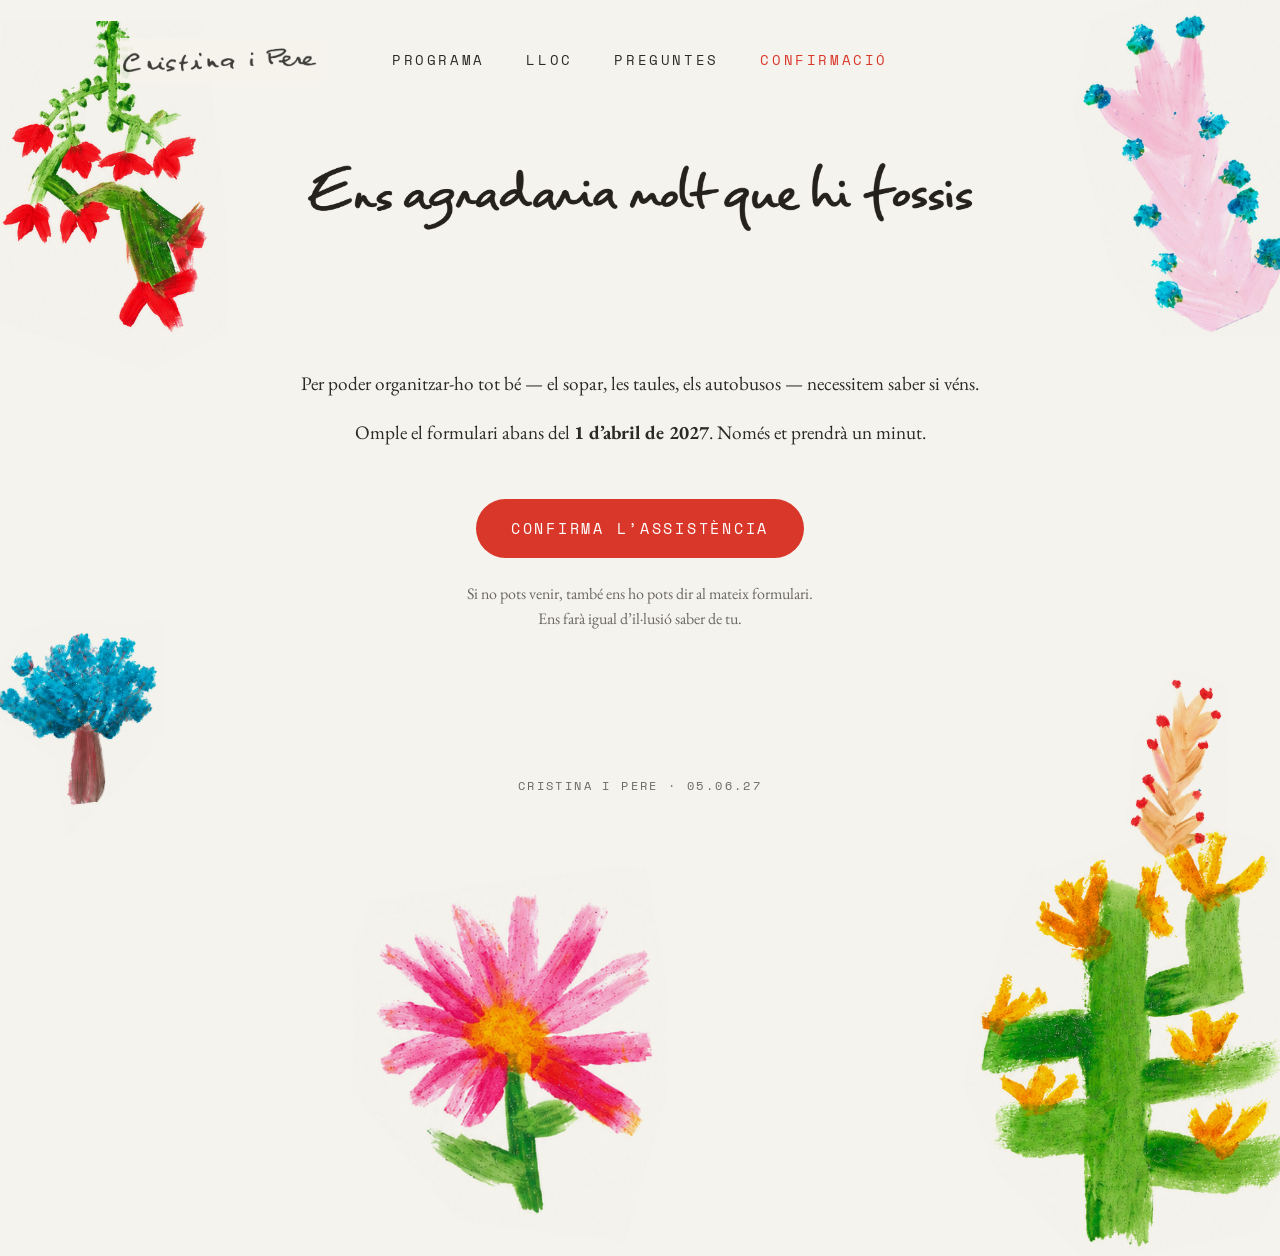
==== confirmacio.html @ 9414f6a2 "Add static wedding site for Cristina i Pere Home (two variants: plain photo and polaroid), programa," ====
<!doctype html>
<html lang="ca">
<head>
  <meta charset="utf-8">
  <meta name="viewport" content="width=device-width, initial-scale=1">
  <title>Confirmació · Cristina i Pere</title>
  <link rel="preconnect" href="https://fonts.googleapis.com">
  <link rel="preconnect" href="https://fonts.gstatic.com" crossorigin>
  <link href="https://fonts.googleapis.com/css2?family=Space+Mono&family=EB+Garamond:ital,wght@0,400;0,500;1,400&family=Homemade+Apple&display=swap" rel="stylesheet">
  <link rel="stylesheet" href="css/style.css">
</head>
<body>

  <div class="flora" aria-hidden="true">
    <img class="f-1" src="media/1d.jpg" alt="">
    <img class="f-3" src="media/3d.jpg" alt="">
    <img class="f-4" src="media/4d.jpg" alt="">
    <img class="f-5" src="media/5d.jpg" alt="">
    <img class="f-2" src="media/2d.jpg" alt="">
    <img class="f-6" src="media/6d.jpg" alt="">
  </div>

  <header class="header">
    <a class="logo" href="index.html" aria-label="Inici">
      <img src="media/cptitle.png" alt="Cristina i Pere">
    </a>
  <nav class="nav" aria-label="Principal">
    <a href="programa.html">Programa</a>
    <a href="lloc.html">Lloc</a>
    <a href="preguntes.html">Preguntes</a>
    <a href="confirmacio.html" aria-current="page">Confirmació</a>
  </nav>
  </header>

  <main class="page rsvp">
    <h1 class="page-lead page-lead--hand page-lead--hand-long"><img src="media/fossisagradaria.png" alt="Ens agradaria molt que hi fossis"></h1>

    <p>Per poder organitzar-ho tot bé &mdash; el sopar, les taules, els autobusos &mdash; necessitem saber si véns.</p>
    <p>Omple el formulari abans del <strong>1 d&rsquo;abril de 2027</strong>. Només et prendrà un minut.</p>

    <!-- TODO: substitueix l&rsquo;enllaç pel del formulari real (Google Forms, Typeform…) -->
    <a class="btn" href="https://forms.gle/PLACEHOLDER" target="_blank" rel="noopener">Confirma l&rsquo;assistència</a>

    <p class="note">Si no pots venir, també ens ho pots dir al mateix formulari.<br>Ens farà igual d&rsquo;il·lusió saber de tu.</p>
  </main>

  <footer class="footer">
    <a href="index.html" style="text-decoration:none">Cristina i Pere · 05.06.27</a>
  </footer>

</body>
</html>
---- css/style.css ----
/* ---------- Tokens ---------- */
:root {
  --bg: #f5f3ed; /* matches the backdrop baked into cptitle.png / cpdate.png */
  --ink: #2b2a26;
  --ink-soft: #6b6962;
  --red: #d9372a;
  --rule: rgba(43, 42, 38, 0.18);
  --mono: "Space Mono", "SFMono-Regular", Menlo, Consolas, monospace;
  --serif: "EB Garamond", "Cormorant Garamond", Georgia, "Times New Roman", serif;
  --hand: "Homemade Apple", "Bradley Hand", "Segoe Script", cursive;
  --max: 720px;
}

/* ---------- Base ---------- */
*, *::before, *::after { box-sizing: border-box; }
html { -webkit-text-size-adjust: 100%; scroll-behavior: smooth; }
body {
  margin: 0;
  background: var(--bg);
  color: var(--ink);
  font-family: var(--serif);
  font-size: 1.2rem;
  line-height: 1.55;
  min-height: 100vh;
  position: relative;
  overflow-x: hidden;
}
img { max-width: 100%; height: auto; display: block; }
a { color: inherit; }
::selection { background: var(--red); color: #fff; }

/* ---------- Navigation ---------- */
.nav {
  position: relative;
  display: flex;
  flex-wrap: wrap;
  justify-content: center;
  gap: 0.5rem 2.6rem;
  padding: 2.6rem 1rem 0;
  font-family: var(--mono);
  font-size: 0.9rem;
  letter-spacing: 0.18em;
  text-transform: uppercase;
}
.nav a {
  text-decoration: none;
  color: var(--ink);
  padding: 0.3rem 0;
  border-bottom: 1.5px solid transparent;
  transition: color 0.2s, border-color 0.2s;
}
.nav a:hover,
.nav a:focus-visible { color: var(--red); outline: none; }
.nav a[aria-current="page"] { color: var(--red); }

/* ---------- Home hero ---------- */
.hero {
  position: relative;
  display: flex;
  flex-direction: column;
  align-items: center;
  text-align: center;
  /* bottom padding reserves room for the flowers at the foot of the page */
  padding: 7vh 1rem clamp(220px, 26vw, 420px);
}
.hero .title { width: min(80vw, 600px); margin: 0 0 7vh; }
.hero .title img { width: 100%; }
.hero .title .fallback {
  font-family: var(--hand);
  font-size: clamp(2.2rem, 7vw, 3.6rem);
  line-height: 1.3;
  margin: 0;
  font-weight: 400;
}

.photo { position: relative; width: min(88vw, 580px); }
.photo > img { position: relative; z-index: 1; width: 100%; }
.photo .bloom { position: absolute; z-index: 0; mix-blend-mode: multiply; pointer-events: none; }
.photo .bloom-left  { width: 34%; left: -13%; top: -16%; }
.photo .bloom-right { width: 40%; right: -12%; top: -30%; }

.hero .date { width: min(56vw, 320px); margin: 8vh 0 3.5vh; }
.hero .date img { width: 100%; }
.hero .date .fallback {
  font-family: var(--hand);
  font-size: clamp(1.6rem, 5vw, 2.4rem);
  margin: 0;
  letter-spacing: 0.1em;
}

/* ---------- Buttons / links ---------- */
.cta {
  font-family: var(--mono);
  font-size: 1rem;
  letter-spacing: 0.18em;
  text-transform: uppercase;
  text-decoration: none;
  color: var(--red);
  padding-bottom: 0.35rem;
  border-bottom: 2px solid var(--red);
  transition: opacity 0.2s;
}
.cta:hover { opacity: 0.7; }

.btn {
  display: inline-block;
  font-family: var(--mono);
  font-size: 0.95rem;
  letter-spacing: 0.18em;
  text-transform: uppercase;
  text-decoration: none;
  color: #fff;
  background: var(--red);
  padding: 1.1rem 2.2rem;
  border-radius: 999px;
  transition: transform 0.15s, box-shadow 0.15s;
}
.btn:hover { transform: translateY(-2px); box-shadow: 0 8px 20px rgba(217, 55, 42, 0.25); }

/* ---------- Inner pages ---------- */
.page {
  position: relative;
  max-width: var(--max);
  margin: 0 auto;
  padding: 7vh 1.25rem 14vh;
}
.page-lead {
  text-align: center;
  font-size: clamp(1.6rem, 4vw, 2.2rem);
  line-height: 1.25;
  font-weight: 400;
  margin: 0 auto 4rem;
  max-width: 24ch;
}
.page-lead em { font-style: italic; color: var(--red); }
.page p { margin: 0 0 1.2rem; }
.page h2 {
  font-family: var(--mono);
  font-weight: 400;
  font-size: 0.8rem;
  letter-spacing: 0.25em;
  text-transform: uppercase;
  color: var(--ink-soft);
  margin: 3rem 0 1rem;
}
.center { text-align: center; }

/* Schedule */
.schedule { list-style: none; margin: 0; padding: 0; }
.schedule li {
  display: grid;
  grid-template-columns: 6.5rem 1fr;
  gap: 1.5rem;
  padding: 1.4rem 0;
  border-top: 1px solid var(--rule);
}
.schedule li:last-child { border-bottom: 1px solid var(--rule); }
.schedule time {
  font-family: var(--mono);
  font-size: 0.9rem;
  letter-spacing: 0.1em;
  color: var(--red);
  padding-top: 0.3rem;
}
.schedule strong { display: block; font-weight: 500; font-size: 1.35rem; }
.schedule span { color: var(--ink-soft); }

/* Place */
.map {
  width: 100%;
  aspect-ratio: 4 / 3;
  border: 1px solid var(--rule);
  margin: 2rem 0;
  filter: grayscale(1) contrast(0.95);
}
.address { font-style: normal; }
.address a { color: var(--red); }

/* FAQ */
.faq { border-top: 1px solid var(--rule); }
.faq details { border-bottom: 1px solid var(--rule); }
.faq summary {
  cursor: pointer;
  list-style: none;
  padding: 1.3rem 2.5rem 1.3rem 0;
  font-size: 1.35rem;
  position: relative;
}
.faq summary::-webkit-details-marker { display: none; }
.faq summary::after {
  content: "+";
  position: absolute;
  right: 0.25rem;
  top: 50%;
  transform: translateY(-50%);
  font-family: var(--mono);
  color: var(--red);
  font-size: 1.3rem;
  transition: transform 0.2s;
}
.faq details[open] summary::after { transform: translateY(-50%) rotate(45deg); }
.faq details > p { margin: 0 0 1.4rem; color: var(--ink-soft); padding-right: 2.5rem; }

/* Confirmation */
.rsvp { text-align: center; }
.rsvp .btn { margin: 2rem 0 1.5rem; }
.rsvp .note { color: var(--ink-soft); font-size: 1rem; }

/* ---------- Footer ---------- */
.footer {
  position: relative;
  text-align: center;
  font-family: var(--mono);
  font-size: 0.75rem;
  letter-spacing: 0.2em;
  text-transform: uppercase;
  color: var(--ink-soft);
  /* bottom padding keeps the footer clear of the drawings anchored to the page foot */
  padding: 0 1rem clamp(3rem, 36vw, 560px);
}

/* ---------- Flora (decorative drawings) ---------- */
.flora {
  position: absolute;
  inset: 0;
  pointer-events: none;
  /* no z-index here: a stacking context would isolate the blend from the page background */
  overflow: hidden;
}
.flora img {
  position: absolute;
  mix-blend-mode: multiply;
  width: var(--w);
}
/* Positions follow the design mockup. Offsets are in vw (never % — a percentage
   would be relative to page height, so the flowers would shift between pages). */
.flora .f-1 { --w: clamp(150px, 22vw, 340px); top: -2vw;  left: -2vw; }
.flora .f-3 { --w: clamp(150px, 24vw, 370px); top: -3vw;  right: -4vw; }
.flora .f-4 { --w: clamp(110px, 15vw, 240px); top: 45vw;  left: -1vw; }
.flora .f-5 { --w: clamp(110px, 14vw, 220px); top: 48vw;  right: 2vw; }
.flora .f-2 { --w: clamp(170px, 28vw, 440px); bottom: -7vw; left: 27%; }
.flora .f-6 { --w: clamp(170px, 28vw, 440px); bottom: -4vw; right: -3vw; }

@media (max-width: 720px) {
  body { font-size: 1.1rem; }
  .nav { flex-direction: column; align-items: center; gap: 0.55rem; font-size: 0.8rem; padding-top: 2rem; }
  .hero { padding-top: 5vh; }
  .flora .f-4, .flora .f-5 { display: none; }
  .flora .f-1 { --w: 27vw; top: -1vw; left: -7vw; }
  .flora .f-3 { --w: 29vw; top: -2vw; right: -9vw; }
  .flora .f-2 { --w: 44vw; left: -8vw; bottom: -3vw; }
  .flora .f-6 { --w: 44vw; right: -8vw; bottom: -2vw; }
  .footer { padding-bottom: 60vw; }
  .schedule li { grid-template-columns: 1fr; gap: 0.25rem; }
  .page-lead { margin-bottom: 3rem; }
}

/* ---------- Home variant: polaroid ---------- */
.polaroid {
  position: relative;
  width: min(84vw, 480px);
  margin-top: 0;
}
.polaroid .frame {
  position: relative;
  z-index: 1;
  background: #fdfcf8;
  padding: 4.5% 4.5% 13%;
  transform: rotate(-2.2deg);
  box-shadow:
    0 1px 2px rgba(43, 42, 38, 0.08),
    0 14px 34px rgba(43, 42, 38, 0.16);
}
.polaroid .frame img { width: 100%; }
.polaroid .bloom { position: absolute; z-index: 0; mix-blend-mode: multiply; pointer-events: none; }
.polaroid .bloom-left  { width: 28%; left: -13%; top: -12%; }
.polaroid .bloom-right { width: 36%; right: -12%; top: -24%; }

.hero--polaroid { padding-top: 4vh; }
.hero--polaroid .title { margin-bottom: 4.5vh; }
.hero--polaroid .date { margin: 5vh 0 2.5vh; }

@media (max-width: 720px) {
  .polaroid .frame { transform: rotate(-1.6deg); }
}

/* ---------- Inner-page header with logo ---------- */
/* 3-column grid keeps the nav exactly where it sits on the home page;
   the logo hangs off its left edge, so the corner drawings stay put. */
.header {
  display: grid;
  grid-template-columns: 1fr auto 1fr;
  align-items: center;
  padding-top: 2.4rem;
}
.header .nav { padding-top: 0; }
.logo {
  grid-column: 1;
  justify-self: end;
  width: clamp(180px, 16vw, 230px);
  margin-right: 3.2rem;
  opacity: 0.9;
  transition: opacity 0.2s;
}
.logo:hover { opacity: 1; }
.logo img { width: 100%; }

@media (max-width: 1100px) {
  .header { display: block; padding-top: 0; }
  .logo {
    display: block;
    width: 170px;
    margin: 2.2rem auto 0;
  }
  .header .nav { padding-top: 1.2rem; }
}

/* Handwritten word dropped inline in a heading (media/celebrar.png).
   The PNG has generous transparent padding: at 2em tall its x-height and
   baseline line up with the Garamond around it. */
.hand-word {
  display: inline-block;
  height: 2em;
  width: auto;
  vertical-align: -0.68em;
  margin: 0 -0.25em;
}
.page-lead--wide { max-width: 30ch; }

/* Fully handwritten heading (transparent PNG with ~1/3 ink, 2/3 padding);
   negative margins trim the empty space so it sits where the text heading did. */
.page-lead--hand { max-width: none; }
.page-lead--hand img {
  width: min(100%, 600px);
  margin: -9% auto calc(3rem - 8%);
}
/* longer sentences get a little more room so the letters stay legible */
.page-lead--hand-long img { width: min(100%, 700px); }

/* Watercolour of the venue on the Lloc page */
.masia {
  width: min(100%, 520px);
  margin: -10rem auto 2.5rem;   /* tucks up under the handwritten heading */
}
.page-lead--hand { position: relative; z-index: 1; } /* heading stays above the painting */
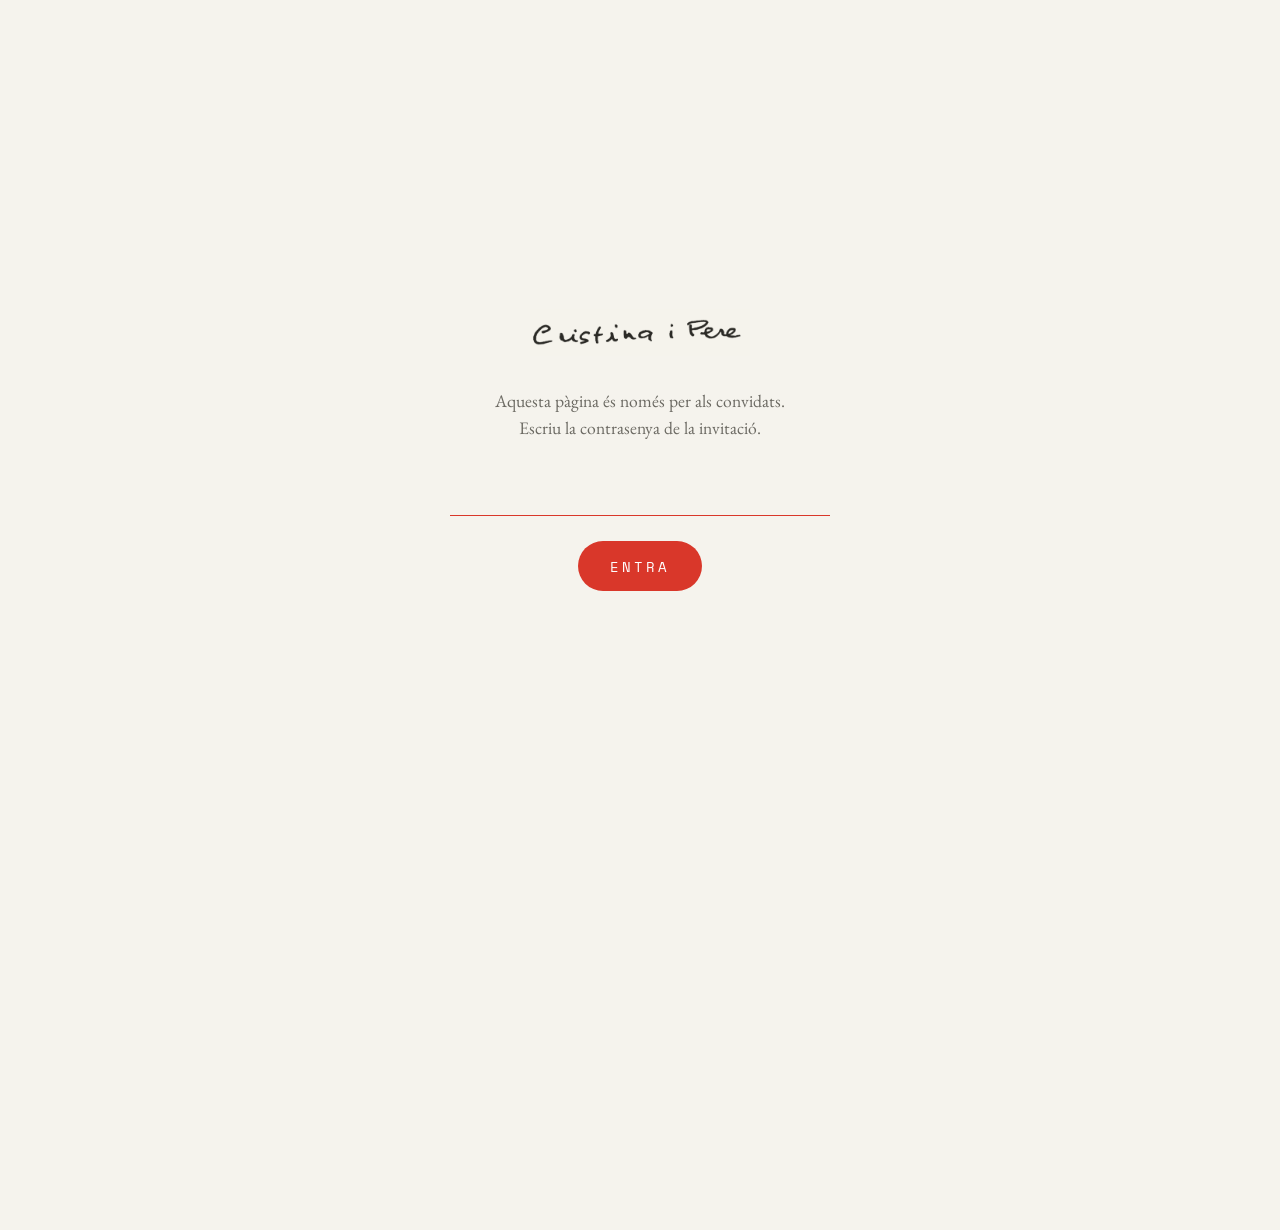
==== commit 74094687: "Add client-side password gate Guests enter the invitation code once; only its SHA-256 lives in the s" ====
--- a/confirmacio.html
+++ b/confirmacio.html
@@ -8,6 +8,7 @@
   <link rel="preconnect" href="https://fonts.gstatic.com" crossorigin>
   <link href="https://fonts.googleapis.com/css2?family=Space+Mono&family=EB+Garamond:ital,wght@0,400;0,500;1,400&family=Homemade+Apple&display=swap" rel="stylesheet">
   <link rel="stylesheet" href="css/style.css">
+  <script src="js/gate.js"></script>
 </head>
 <body>
 
--- a/css/style.css
+++ b/css/style.css
@@ -234,7 +234,7 @@
 }
 /* Positions follow the design mockup. Offsets are in vw (never % — a percentage
    would be relative to page height, so the flowers would shift between pages). */
-.flora .f-1 { --w: clamp(150px, 22vw, 340px); top: -2vw;  left: -2vw; }
+.flora .f-1 { --w: clamp(150px, 22vw, 340px); top: -4.5vw; left: -2vw; } /* the JPG has ~11% blank at the top */
 .flora .f-3 { --w: clamp(150px, 24vw, 370px); top: -3vw;  right: -4vw; }
 .flora .f-4 { --w: clamp(110px, 15vw, 240px); top: 45vw;  left: -1vw; }
 .flora .f-5 { --w: clamp(110px, 14vw, 220px); top: 48vw;  right: 2vw; }
@@ -246,7 +246,7 @@
   .nav { flex-direction: column; align-items: center; gap: 0.55rem; font-size: 0.8rem; padding-top: 2rem; }
   .hero { padding-top: 5vh; }
   .flora .f-4, .flora .f-5 { display: none; }
-  .flora .f-1 { --w: 27vw; top: -1vw; left: -7vw; }
+  .flora .f-1 { --w: 27vw; top: -5vw; left: -7vw; }
   .flora .f-3 { --w: 29vw; top: -2vw; right: -9vw; }
   .flora .f-2 { --w: 44vw; left: -8vw; bottom: -3vw; }
   .flora .f-6 { --w: 44vw; right: -8vw; bottom: -2vw; }
@@ -331,15 +331,75 @@
    negative margins trim the empty space so it sits where the text heading did. */
 .page-lead--hand { max-width: none; }
 .page-lead--hand img {
-  width: min(100%, 600px);
-  margin: -9% auto calc(3rem - 8%);
+  width: min(88%, 470px);
+  margin: -7% auto calc(3rem - 8%);
+  opacity: 0.9;    /* softens the very crisp scan so it reads like ink, not print */
 }
 /* longer sentences get a little more room so the letters stay legible */
-.page-lead--hand-long img { width: min(100%, 700px); }
+.page-lead--hand-long img { width: min(96%, 560px); }
 
 /* Watercolour of the venue on the Lloc page */
 .masia {
   width: min(100%, 520px);
-  margin: -10rem auto 2.5rem;   /* tucks up under the handwritten heading */
+  margin: -7.5rem auto 2.5rem;   /* tucks up under the handwritten heading */
 }
 .page-lead--hand { position: relative; z-index: 1; } /* heading stays above the painting */
+
+/* ---------- Password gate ---------- */
+html.locked { overflow: hidden; }
+html.locked body > :not(.gate) { visibility: hidden; }
+.gate {
+  position: fixed;
+  inset: 0;
+  z-index: 100;
+  display: flex;
+  align-items: center;
+  justify-content: center;
+  padding: 1.5rem;
+  background: var(--bg);
+  transition: opacity 0.4s;
+}
+.gate.is-open { opacity: 0; pointer-events: none; }
+.gate-box {
+  width: min(100%, 380px);
+  text-align: center;
+}
+.gate-logo { width: 220px; margin: 0 auto 2rem; }
+.gate-text { margin: 0 0 1.6rem; color: var(--ink-soft); font-size: 1.1rem; line-height: 1.5; }
+.gate-input {
+  display: block;
+  width: 100%;
+  box-sizing: border-box;
+  font-family: var(--mono);
+  font-size: 1.2rem;
+  letter-spacing: 0.4em;
+  text-align: center;
+  color: var(--ink);
+  background: transparent;
+  border: 0;
+  border-bottom: 1.5px solid var(--ink);
+  padding: 0.6rem 0;
+  margin-bottom: 1.6rem;
+  outline: none;
+  border-radius: 0;
+}
+.gate-input:focus { border-bottom-color: var(--red); }
+.gate-btn {
+  font-family: var(--mono);
+  font-size: 0.9rem;
+  letter-spacing: 0.2em;
+  text-transform: uppercase;
+  color: #fff;
+  background: var(--red);
+  border: 0;
+  border-radius: 999px;
+  padding: 0.9rem 2rem;
+  cursor: pointer;
+}
+.gate-btn:hover { opacity: 0.85; }
+.gate-error { margin: 1.2rem 0 0; color: var(--red); font-size: 1rem; }
+.gate-box.shake { animation: shake 0.35s; }
+@keyframes shake {
+  20% { transform: translateX(-6px); } 40% { transform: translateX(6px); }
+  60% { transform: translateX(-4px); } 80% { transform: translateX(4px); }
+}
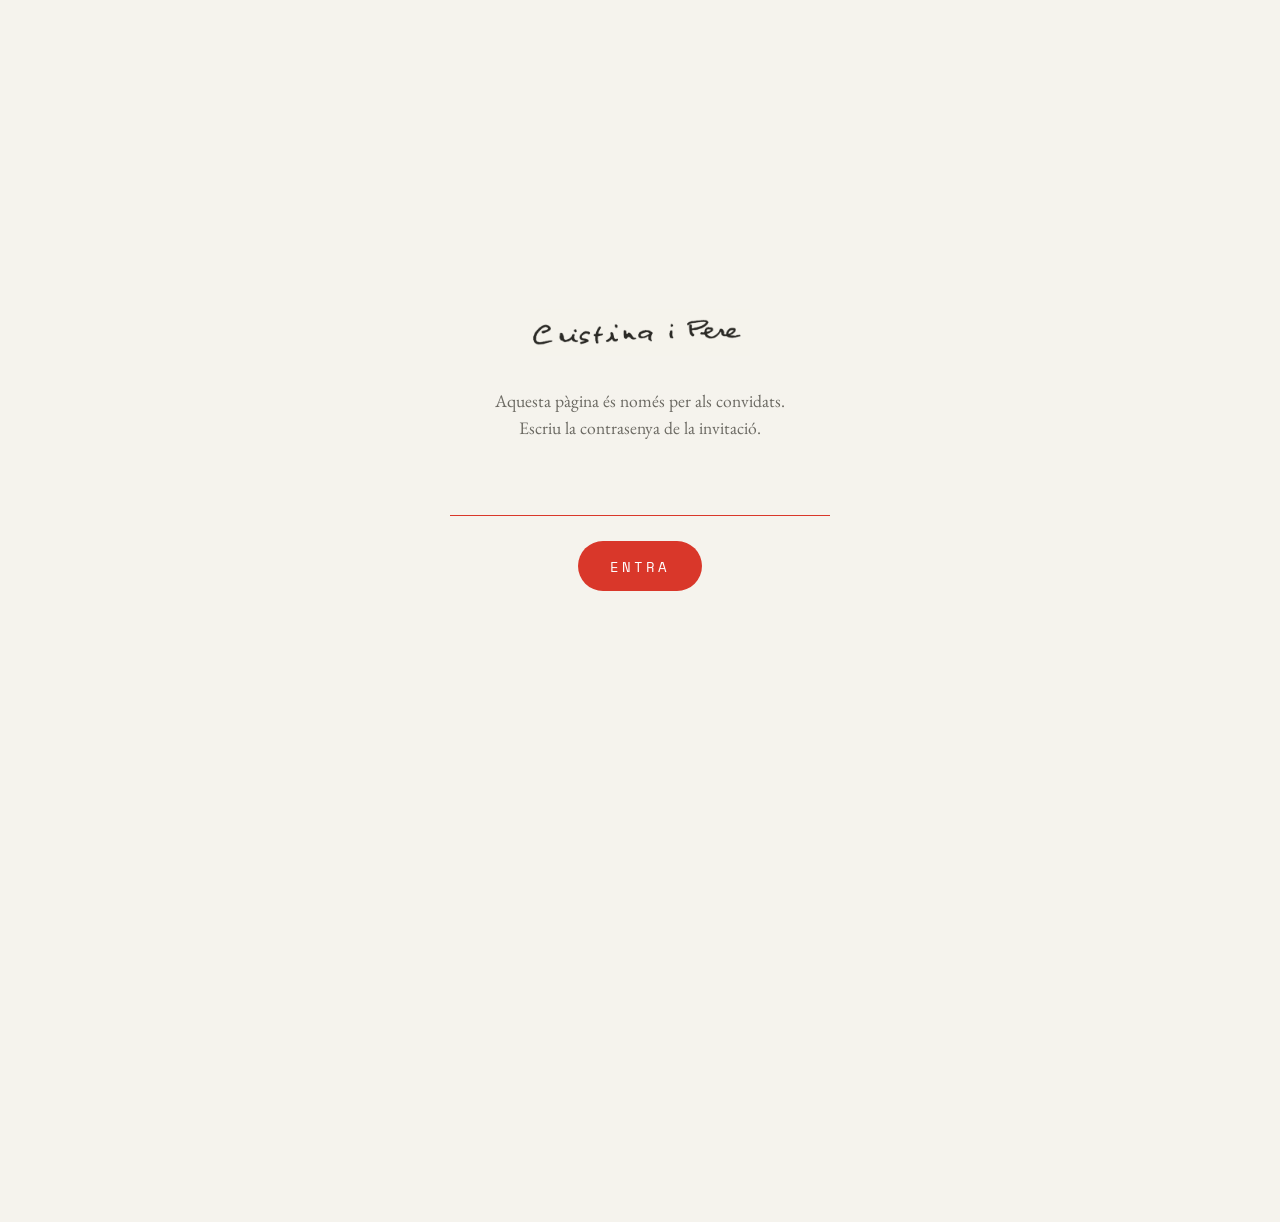
==== commit 6939abae: "Mobile home layout, Inici tab, drop inner-page logo Phone home follows the mockup (smaller polaroid," ====
--- a/confirmacio.html
+++ b/confirmacio.html
@@ -4,6 +4,15 @@
   <meta charset="utf-8">
   <meta name="viewport" content="width=device-width, initial-scale=1">
   <title>Confirmació · Cristina i Pere</title>
+  <meta property="og:type" content="website">
+  <meta property="og:site_name" content="Cristina i Pere">
+  <meta property="og:title" content="Confirmació · Cristina i Pere">
+  <meta property="og:description" content="Ens casem! 5 de juny de 2027. Tota la informació i la confirmació d'assistència.">
+  <meta property="og:url" content="https://bertacume.github.io/kittypereboda/confirmacio.html">
+  <meta property="og:image" content="https://bertacume.github.io/kittypereboda/media/share.jpg">
+  <meta property="og:image:width" content="1200">
+  <meta property="og:image:height" content="630">
+  <meta name="twitter:card" content="summary_large_image">
   <link rel="preconnect" href="https://fonts.googleapis.com">
   <link rel="preconnect" href="https://fonts.gstatic.com" crossorigin>
   <link href="https://fonts.googleapis.com/css2?family=Space+Mono&family=EB+Garamond:ital,wght@0,400;0,500;1,400&family=Homemade+Apple&display=swap" rel="stylesheet">
@@ -12,7 +21,7 @@
 </head>
 <body>
 
-  <div class="flora" aria-hidden="true">
+  <div class="flora flora--inner" aria-hidden="true">
     <img class="f-1" src="media/1d.jpg" alt="">
     <img class="f-3" src="media/3d.jpg" alt="">
     <img class="f-4" src="media/4d.jpg" alt="">
@@ -21,17 +30,13 @@
     <img class="f-6" src="media/6d.jpg" alt="">
   </div>
 
-  <header class="header">
-    <a class="logo" href="index.html" aria-label="Inici">
-      <img src="media/cptitle.png" alt="Cristina i Pere">
-    </a>
   <nav class="nav" aria-label="Principal">
+    <a href="index.html">Inici</a>
     <a href="programa.html">Programa</a>
     <a href="lloc.html">Lloc</a>
     <a href="preguntes.html">Preguntes</a>
     <a href="confirmacio.html" aria-current="page">Confirmació</a>
   </nav>
-  </header>
 
   <main class="page rsvp">
     <h1 class="page-lead page-lead--hand page-lead--hand-long"><img src="media/fossisagradaria.png" alt="Ens agradaria molt que hi fossis"></h1>
--- a/css/style.css
+++ b/css/style.css
@@ -243,13 +243,8 @@
 
 @media (max-width: 720px) {
   body { font-size: 1.1rem; }
-  .nav { flex-direction: column; align-items: center; gap: 0.55rem; font-size: 0.8rem; padding-top: 2rem; }
+  .nav { flex-direction: column; align-items: center; gap: 0.55rem; font-size: 0.85rem; padding-top: 2rem; }
   .hero { padding-top: 5vh; }
-  .flora .f-4, .flora .f-5 { display: none; }
-  .flora .f-1 { --w: 27vw; top: -5vw; left: -7vw; }
-  .flora .f-3 { --w: 29vw; top: -2vw; right: -9vw; }
-  .flora .f-2 { --w: 44vw; left: -8vw; bottom: -3vw; }
-  .flora .f-6 { --w: 44vw; right: -8vw; bottom: -2vw; }
   .footer { padding-bottom: 60vw; }
   .schedule li { grid-template-columns: 1fr; gap: 0.25rem; }
   .page-lead { margin-bottom: 3rem; }
@@ -282,37 +277,6 @@
 
 @media (max-width: 720px) {
   .polaroid .frame { transform: rotate(-1.6deg); }
-}
-
-/* ---------- Inner-page header with logo ---------- */
-/* 3-column grid keeps the nav exactly where it sits on the home page;
-   the logo hangs off its left edge, so the corner drawings stay put. */
-.header {
-  display: grid;
-  grid-template-columns: 1fr auto 1fr;
-  align-items: center;
-  padding-top: 2.4rem;
-}
-.header .nav { padding-top: 0; }
-.logo {
-  grid-column: 1;
-  justify-self: end;
-  width: clamp(180px, 16vw, 230px);
-  margin-right: 3.2rem;
-  opacity: 0.9;
-  transition: opacity 0.2s;
-}
-.logo:hover { opacity: 1; }
-.logo img { width: 100%; }
-
-@media (max-width: 1100px) {
-  .header { display: block; padding-top: 0; }
-  .logo {
-    display: block;
-    width: 170px;
-    margin: 2.2rem auto 0;
-  }
-  .header .nav { padding-top: 1.2rem; }
 }
 
 /* Handwritten word dropped inline in a heading (media/celebrar.png).
@@ -403,3 +367,52 @@
   20% { transform: translateX(-6px); } 40% { transform: translateX(6px); }
   60% { transform: translateX(-4px); } 80% { transform: translateX(4px); }
 }
+
+/* ---------- Home: small mono labels (phone layout only) ---------- */
+.hero-label {
+  display: none;
+  font-family: var(--mono);
+  font-size: 0.72rem;
+  letter-spacing: 0.25em;
+  text-transform: uppercase;
+  color: var(--ink-soft);
+  margin: 0;
+}
+
+/* ---------- Home on phones: follows the mobile mockup ---------- */
+@media (max-width: 720px) {
+  .hero { padding: 3vh 1rem 200px; }
+  .hero .title { width: 66vw; margin-bottom: 0; }
+  .hero-label { display: block; }
+  .hero-label--place { margin-top: 0.4rem; }
+
+  .photo, .polaroid { width: 66vw; margin-top: 1.6rem; }
+  .polaroid .bloom, .photo .bloom { display: none; }
+
+  .hero .date { width: 40vw; margin: 2.4rem 0 0; }
+
+  /* the underlined link becomes a pill button */
+  .hero .cta {
+    margin-top: 1.6rem;
+    color: #fff;
+    background: var(--red);
+    border-bottom: 0;
+    border-radius: 999px;
+    padding: 1.05rem 2.4rem;
+    font-size: 0.85rem;
+  }
+
+  /* all six drawings, sized and placed like the mockup */
+  .flora .f-1 { --w: 27vw; top: -5vw;  left: -4vw; }
+  .flora .f-3 { --w: 24vw; top: -2vw;  right: -5vw; }
+  .flora .f-4 { --w: 18vw; top: 88vw;  left: -3vw;  display: block; }
+  .flora .f-5 { --w: 16vw; top: 100vw; right: -2vw; display: block; }
+  .flora .f-2 { --w: 34vw; left: 26%;  bottom: -5vw; }
+  .flora .f-6 { --w: 30vw; right: -5vw; bottom: -2vw; }
+}
+
+/* inner pages on phones: text runs full width, so the two mid-page drawings would sit under it */
+@media (max-width: 720px) {
+  .flora--inner .f-4, .flora--inner .f-5 { display: none; }
+  .flora .f-1 { left: -6vw; }
+}
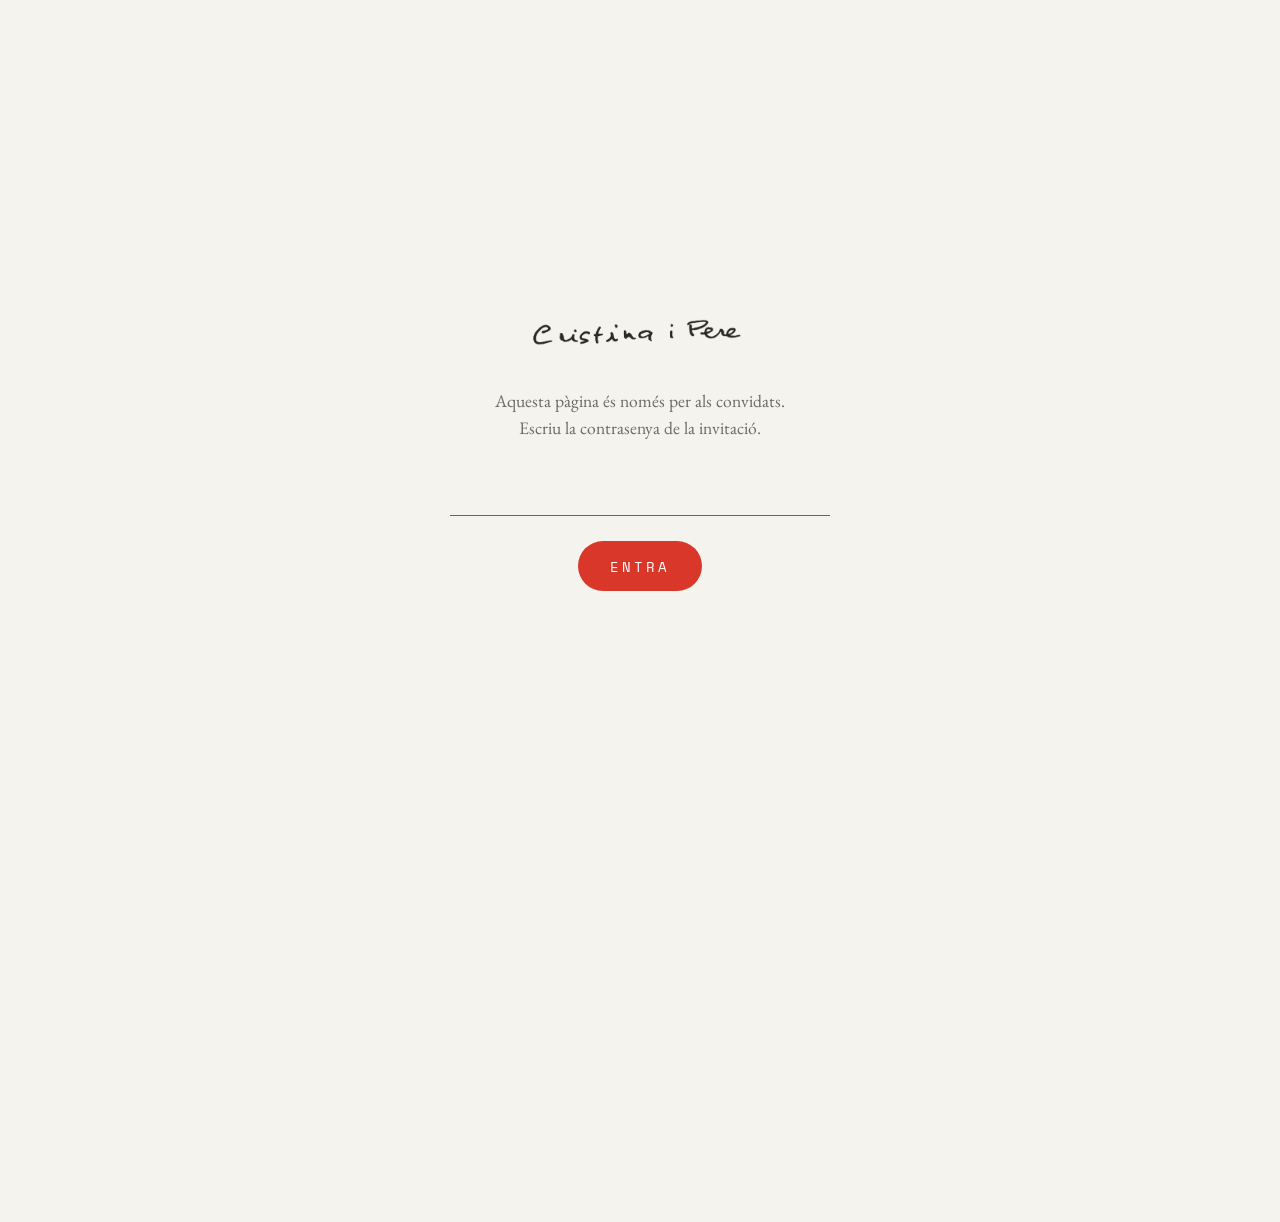
==== commit 7017ba11: "Add burger menu on phones Full-screen menu behind a two-line burger, small logo top-left on inner pa" ====
--- a/confirmacio.html
+++ b/confirmacio.html
@@ -18,6 +18,7 @@
   <link href="https://fonts.googleapis.com/css2?family=Space+Mono&family=EB+Garamond:ital,wght@0,400;0,500;1,400&family=Homemade+Apple&display=swap" rel="stylesheet">
   <link rel="stylesheet" href="css/style.css">
   <script src="js/gate.js"></script>
+  <script src="js/nav.js" defer></script>
 </head>
 <body>
 
@@ -30,7 +31,14 @@
     <img class="f-6" src="media/6d.jpg" alt="">
   </div>
 
-  <nav class="nav" aria-label="Principal">
+  <a class="brand" href="index.html" aria-label="Inici">
+    <img src="media/cptitle.png" alt="Cristina i Pere">
+  </a>
+  <button class="burger" type="button" aria-label="Menú" aria-expanded="false" aria-controls="nav">
+    <span></span><span></span>
+  </button>
+
+  <nav class="nav" id="nav" aria-label="Principal">
     <a href="index.html">Inici</a>
     <a href="programa.html">Programa</a>
     <a href="lloc.html">Lloc</a>
--- a/css/style.css
+++ b/css/style.css
@@ -243,7 +243,6 @@
 
 @media (max-width: 720px) {
   body { font-size: 1.1rem; }
-  .nav { flex-direction: column; align-items: center; gap: 0.55rem; font-size: 0.85rem; padding-top: 2rem; }
   .hero { padding-top: 5vh; }
   .footer { padding-bottom: 60vw; }
   .schedule li { grid-template-columns: 1fr; gap: 0.25rem; }
@@ -403,8 +402,8 @@
   }
 
   /* all six drawings, sized and placed like the mockup */
-  .flora .f-1 { --w: 27vw; top: -5vw;  left: -4vw; }
-  .flora .f-3 { --w: 24vw; top: -2vw;  right: -5vw; }
+  .flora .f-1 { --w: 27vw; top: -5vw;  left: -9vw; }
+  .flora .f-3 { --w: 24vw; top: 12vw;  right: -5vw; }
   .flora .f-4 { --w: 18vw; top: 88vw;  left: -3vw;  display: block; }
   .flora .f-5 { --w: 16vw; top: 100vw; right: -2vw; display: block; }
   .flora .f-2 { --w: 34vw; left: 26%;  bottom: -5vw; }
@@ -414,5 +413,70 @@
 /* inner pages on phones: text runs full width, so the two mid-page drawings would sit under it */
 @media (max-width: 720px) {
   .flora--inner .f-4, .flora--inner .f-5 { display: none; }
-  .flora .f-1 { left: -6vw; }
-}
+}
+
+/* ---------- Burger menu (phones) ---------- */
+.burger, .brand { display: none; }
+
+@media (max-width: 720px) {
+  .brand {
+    display: block;
+    position: absolute;
+    top: 1.35rem;
+    left: 1.25rem;
+    width: 120px;
+    z-index: 20;
+  }
+  .brand img { width: 100%; }
+
+  .burger {
+    display: block;
+    position: fixed;
+    top: 1.1rem;
+    right: 1rem;
+    z-index: 40;
+    width: 44px;
+    height: 44px;
+    padding: 0;
+    border: 0;
+    background: transparent;
+    cursor: pointer;
+    -webkit-tap-highlight-color: transparent;
+  }
+  .burger span {
+    position: absolute;
+    left: 8px;
+    right: 8px;
+    height: 1.5px;
+    background: var(--ink);
+    transition: transform 0.3s, top 0.3s;
+  }
+  .burger span:first-child { top: 17px; }
+  .burger span:last-child  { top: 26px; }
+  .burger[aria-expanded="true"] span:first-child { top: 21.5px; transform: rotate(45deg); }
+  .burger[aria-expanded="true"] span:last-child  { top: 21.5px; transform: rotate(-45deg); }
+
+  /* the nav becomes a full-screen sheet */
+  .nav {
+    position: fixed;
+    inset: 0;
+    z-index: 30;
+    flex-direction: column;
+    align-items: center;
+    justify-content: center;
+    gap: 1.6rem;
+    padding: 0;
+    font-size: 1rem;
+    letter-spacing: 0.25em;
+    background: var(--bg);
+    opacity: 0;
+    visibility: hidden;
+    transition: opacity 0.3s, visibility 0.3s;
+  }
+  .nav.is-open { opacity: 1; visibility: visible; }
+  html.menu-open { overflow: hidden; }
+
+  /* the menu is out of flow now, so the content needs the top room back */
+  .hero { padding-top: 5.5rem; }
+  .page { padding-top: 5.5rem; }
+}
